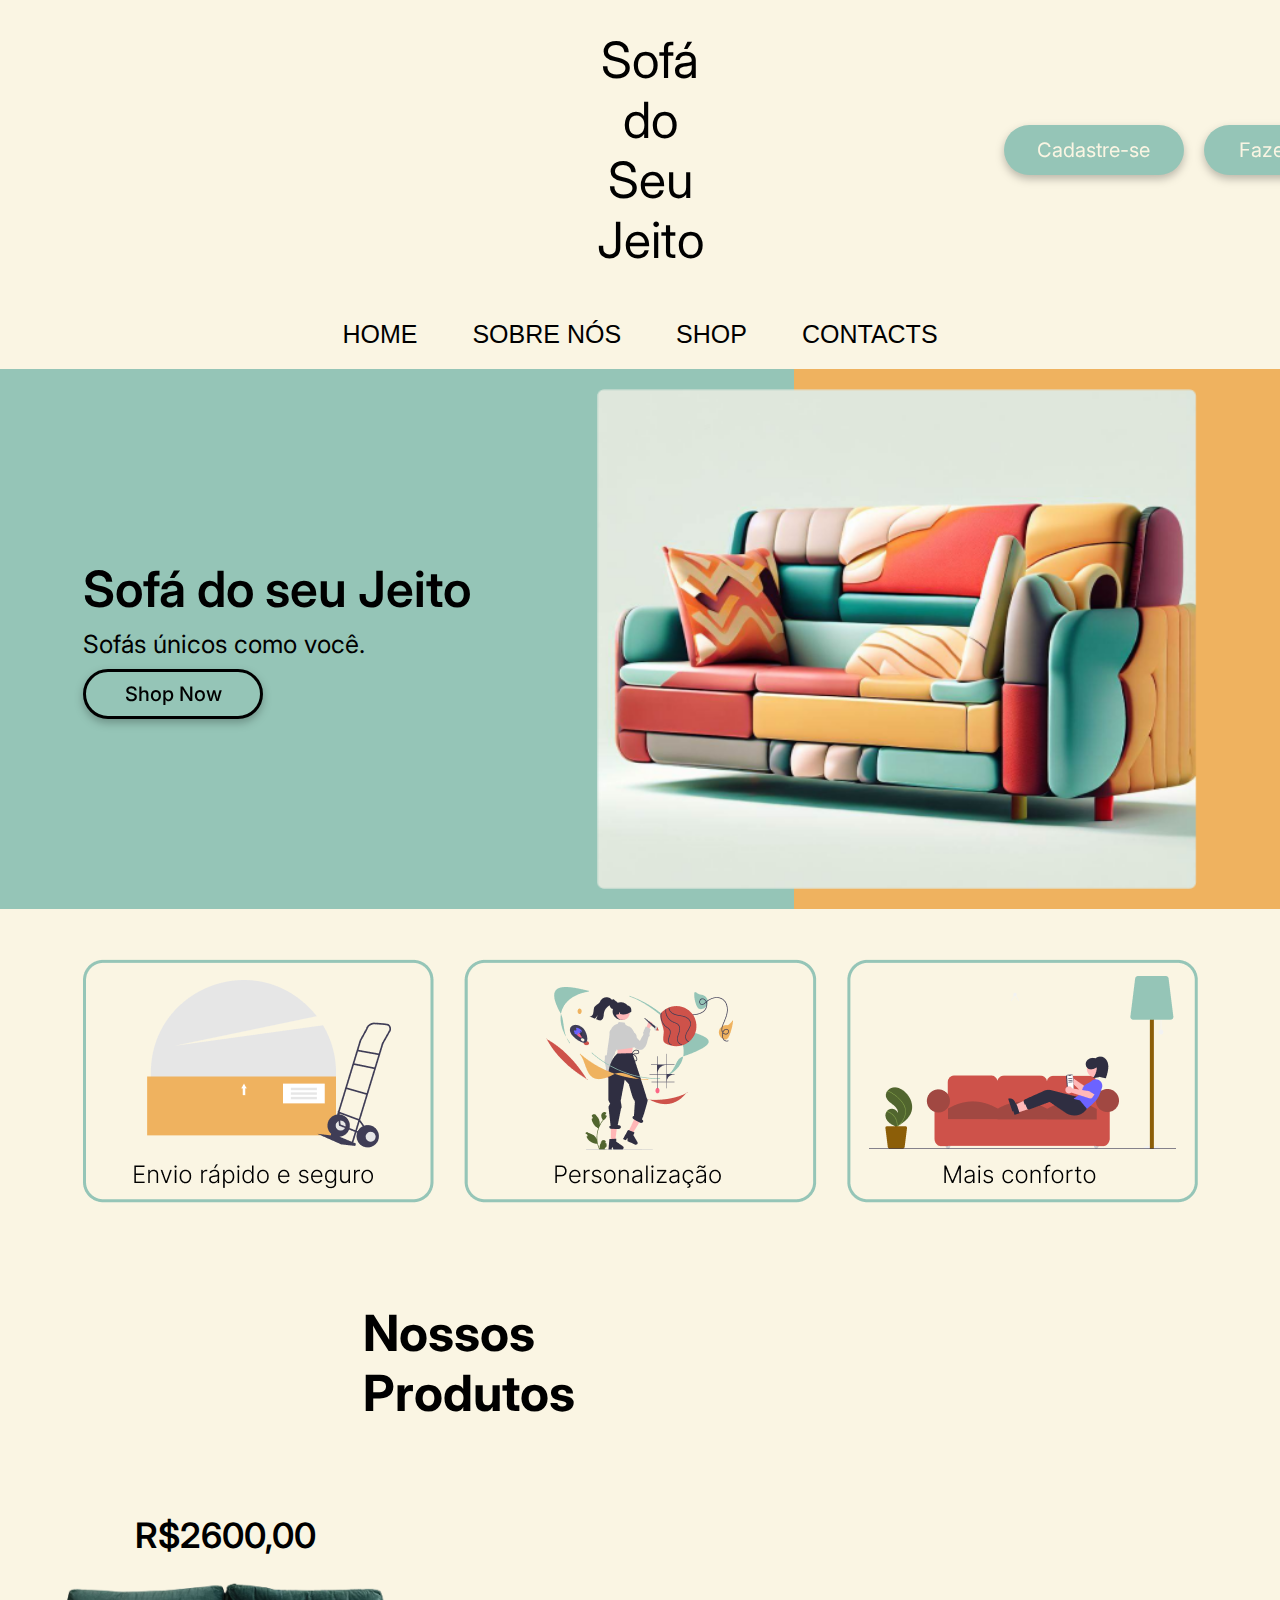
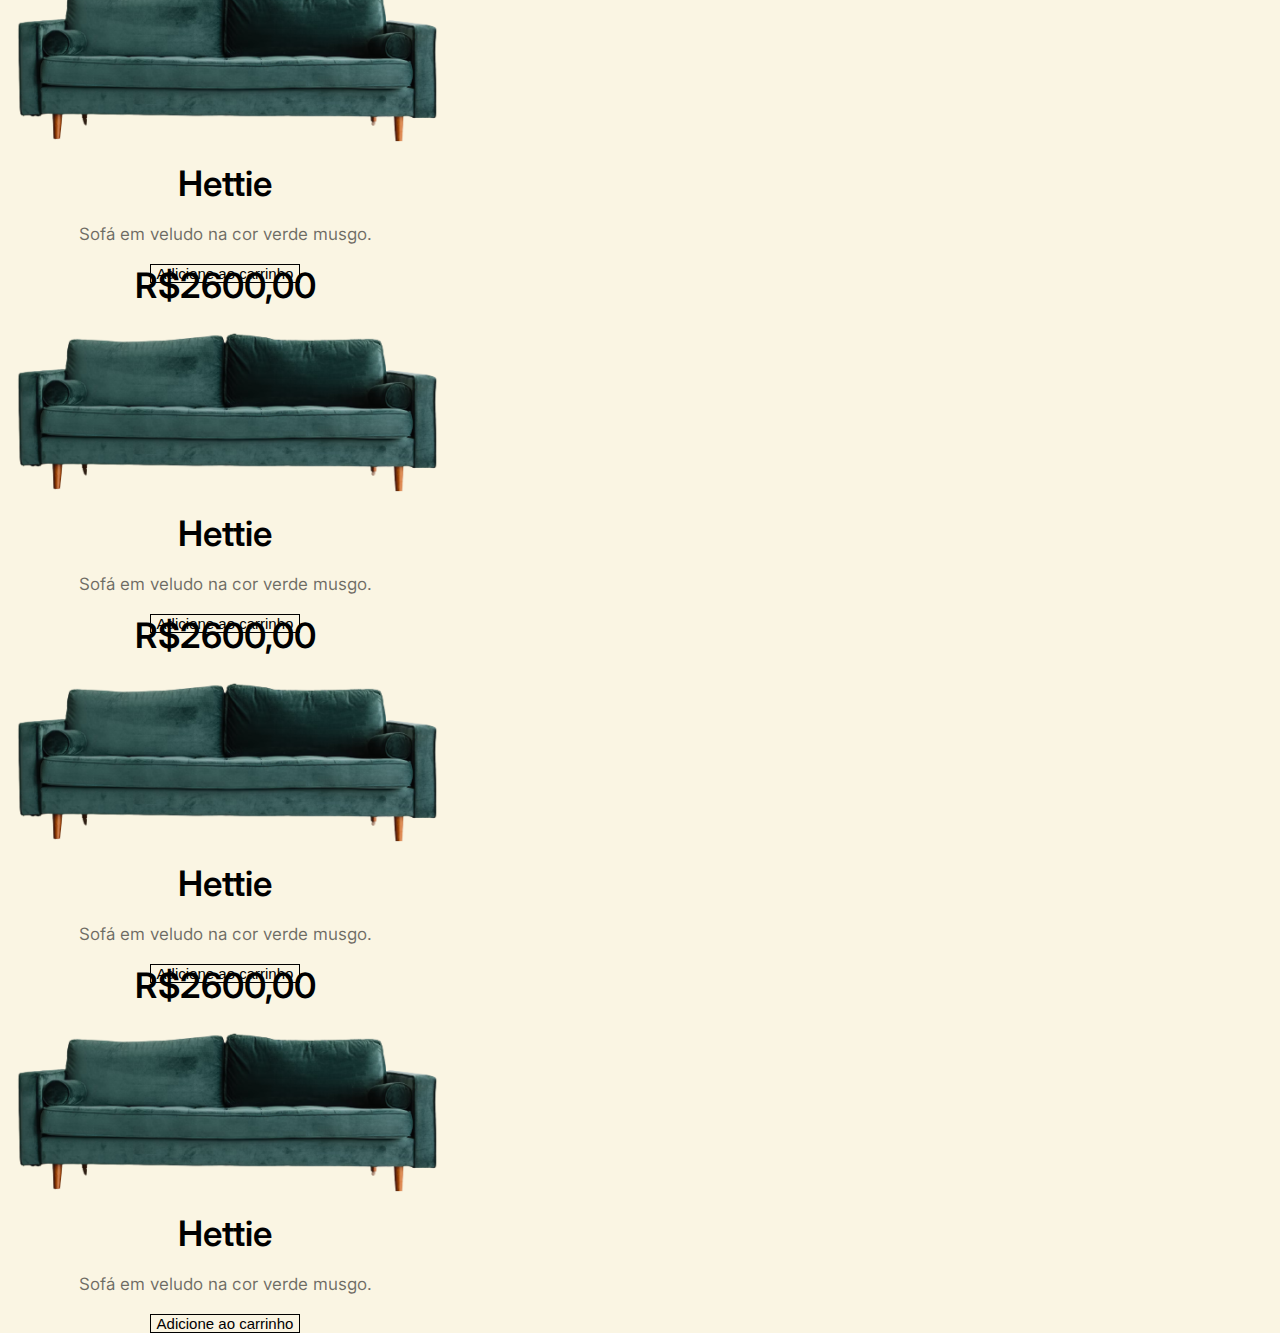
==== projeto-integraodr/index.html @ d52f4504 "Add files via upload" ====
<!DOCTYPE html>
<html lang="en">
  <head>
    <meta charset="UTF-8" />
    <meta http-equiv="X-UA-Compatible" content="IE=edge" />
    <meta name="viewport" content="width=device-width, initial-scale=1.0" />
    <title>Sofá do Seu Jeito</title>
    <link rel="stylesheet" href="./style.css" />
    <link rel="shortcut icon" href="./img/Sofa (Traced).svg" type="image/x-icon">
  </head>
  <body>
    <main class="main">
      <div class="header">
        <header class="header">
          <h1 class="title-header">Sofá do Seu Jeito</h1>

          <div class="btns-header">
            <button id="btn-cadastro" class="btn-header">Cadastre-se</button>
            <button id="btn-login" class="btn-header">Fazer Login</button>
          </div>
        </header>
      </div>

      <div class="navbar">
        <button id="nav-item">HOME</button>

        <button id="nav-item">SOBRE NÓS</button>

        <button id="nav-item">SHOP</button>

        <button id="nav-item">CONTACTS</button>
      </div>
      <section class="jeito">
        <div class="logo">
          <div class="colors-items">
            <h1 class="title-logo">Sofá do seu Jeito</h1>
            <p class="p-logo">Sofás únicos como você.</p>
            <button class="btn-logo">Shop Now</button>
          </div>

          <div class="bg-img">
            <img class="img-logo" src="./img/logo.png" alt="" />
          </div>
        </div>
      </section>

      <section class="cards">
        <div class="cards">
            <img src="./img/Card 1.png" alt="" id="card1">
            <img src="./img/Card 2.png" alt="" id="card2">
            <img src="./img/Card 3.png" alt="" id="card3">
        </div>
      </section>

      <section class="produtos">
        <div class="produtos-header">
        <h1 class="title-produtos">Nossos Produtos</h1>
        <img src="./img/cart.svg" alt="">
    </div>
        <div class="produtos">
             
            <div class="sofa1">
                <p class="preco"> R$2600,00</p>
                <img src="./img/hettie.png" alt="" class="sofa">
                <p class="title-sofa">Hettie</p>
                <p class="descricao-sofa">Sofá em veludo na cor verde musgo.</p>
                <button class="btn-sofa">Adicione ao carrinho</button>
            </div>

            <div class="sofa1">
                <p class="preco"> R$2600,00</p>
                <img src="./img/hettie.png" alt="" class="sofa">
                <p class="title-sofa">Hettie</p>
                <p class="descricao-sofa">Sofá em veludo na cor verde musgo.</p>
                <button class="btn-sofa">Adicione ao carrinho</button>
            </div>

            <div class="sofa1">
                <p class="preco"> R$2600,00</p>
                <img src="./img/hettie.png" alt="" class="sofa">
                <p class="title-sofa">Hettie</p>
                <p class="descricao-sofa">Sofá em veludo na cor verde musgo.</p>
                <button class="btn-sofa">Adicione ao carrinho</button>
            </div>

             <div class="sofa1">
                <p class="preco"> R$2600,00</p>
                <img src="./img/hettie.png" alt="" class="sofa">
                <p class="title-sofa">Hettie</p>
                <p class="descricao-sofa">Sofá em veludo na cor verde musgo.</p>
                <button class="btn-sofa">Adicione ao carrinho</button>
            </div>

        </div>
      </section>
    </main>
  </body>
</html>
---- projeto-integraodr/style.css ----
@import url("https://fonts.googleapis.com/css2?family=Inter:wght@100;200;300;400;500;600;700;800;900&display=swap");

* {
  padding: 0;
  margin: 0;
  box-sizing: border-box;
}

html {
  font-size: 62.5%;
  font-family: "Inter", sans-serif;
}
body {
  font-family: "Inter", sans-serif;
  background-color: #faf5e3;
}
.header {
  margin-left: 350px;
  display: flex;
  flex-direction: row;
  align-items: center;
  justify-content: center;
  gap: 300px;
}
.title-header {
  font-size: 50px;
  font-weight: 400;

  text-align: center;
  margin-top: 30px;
}
.btns-header {
  display: flex;
  flex-direction: row;
  gap: 20px;
  margin-top: 30px;
}
.btn-header {
  background-color: #95c5b7;
  color: #faf5e3;
  width: 180px;
  height: 50px;
  font-family: "Inter", sans-serif;
  font-weight: 400;
  font-size: 20px;
  filter: drop-shadow(0px 4px 4px rgba(0, 0, 0, 0.25));
  border: none;
  border-radius: 25px;
  cursor: pointer;
}
.btns-header button:hover{
     background-color: #63867c;
}
.navbar {
  display: flex;
  flex-direction: row;
  gap: 55px;
  align-items: center;
  justify-content: center;
  margin-top: 50px;
}
#nav-item {
  background-color: #faf5e3;
  border: none;
  font-size: 25px;
  font-weight: 400px;
}

.jeito {
  display: flex;
  align-items: center;
  justify-content: center;
  margin: 2rem 0rem;
}

.logo {
  width: 1400px;
  
  display: flex;
  align-items: center;
  justify-content: space-around;
  background: rgb(149, 197, 183);
  background: linear-gradient(
    90deg,
    rgba(149, 197, 183, 1) 62%,
    rgba(239, 178, 95, 1) 62%
  );
  padding: 2rem;
}
.colors-div {
  display: flex;
  align-items: center;
  justify-content: space-around;
  margin-top: 50px;
  height: 400px;
  width: 600px;
}

.img-logo {
  width: 600px;
  height: 500px;
}

.colors-items {
  display: flex;
  flex-direction: column;
  gap: 10px;
}
.bg-img {
  width: 600px;
  height: 500px;
}

.title-logo {
  font-size: 50px;
  font-weight: 600;
  font-family: "Inter", sans-serif;
}
.p-logo {
  font-size: 25px;
  font-weight: 400;
}

.btn-logo {
  font-family: "Inter", sans-serif;
  background-color: #95c5b7;
  color: black;
  width: 180px;
  height: 50px;
  font-family: "Inter", sans-serif;
  font-weight: 500;
  font-size: 20px;
  filter: drop-shadow(0px 4px 4px rgba(0, 0, 0, 0.25));
  border: 3px solid black;
  border-radius: 25px;
  cursor: pointer;
}
.btn-logo:hover {
    background-color: #63867c;
    color: white;
}

.cards {
    display: flex;
    flex-direction: row;
    margin-top: 25px;
    align-items: center;
    justify-content: center;
    gap: 30px;
}
.produtos {
    margin-top: 170px;
}
.produtos-header {
    display: flex;
    flex-direction: row;
    gap: 800px;
}
.title-produtos {
    font-size: 50px;
    margin-left: 363px;
}
.produtos {
    margin-top: 100px;
}
.sofa1 {
    width: 450px;
    height: 350px;

    display: flex;
    align-items: center;
    justify-content: center;
    flex-direction: column;
    gap: 20px;
}
.preco {
    font-size: 35px;
    font-weight: 600;
    text-align: center;
}
.title-sofa {
    font-size: 35px;
    font-weight: 600;
    text-align: center;
}
.descricao-sofa {
    font-size: 17px;
    color: rgba(0, 0, 0, 0.56);
    text-align: center;
}
.btn-sofa {
    width: 150px;
    height: 50px;
    background-color: #FAF5E3;
    border: 1px solid black;
    font-size: 15px;
    cursor: pointer;
}
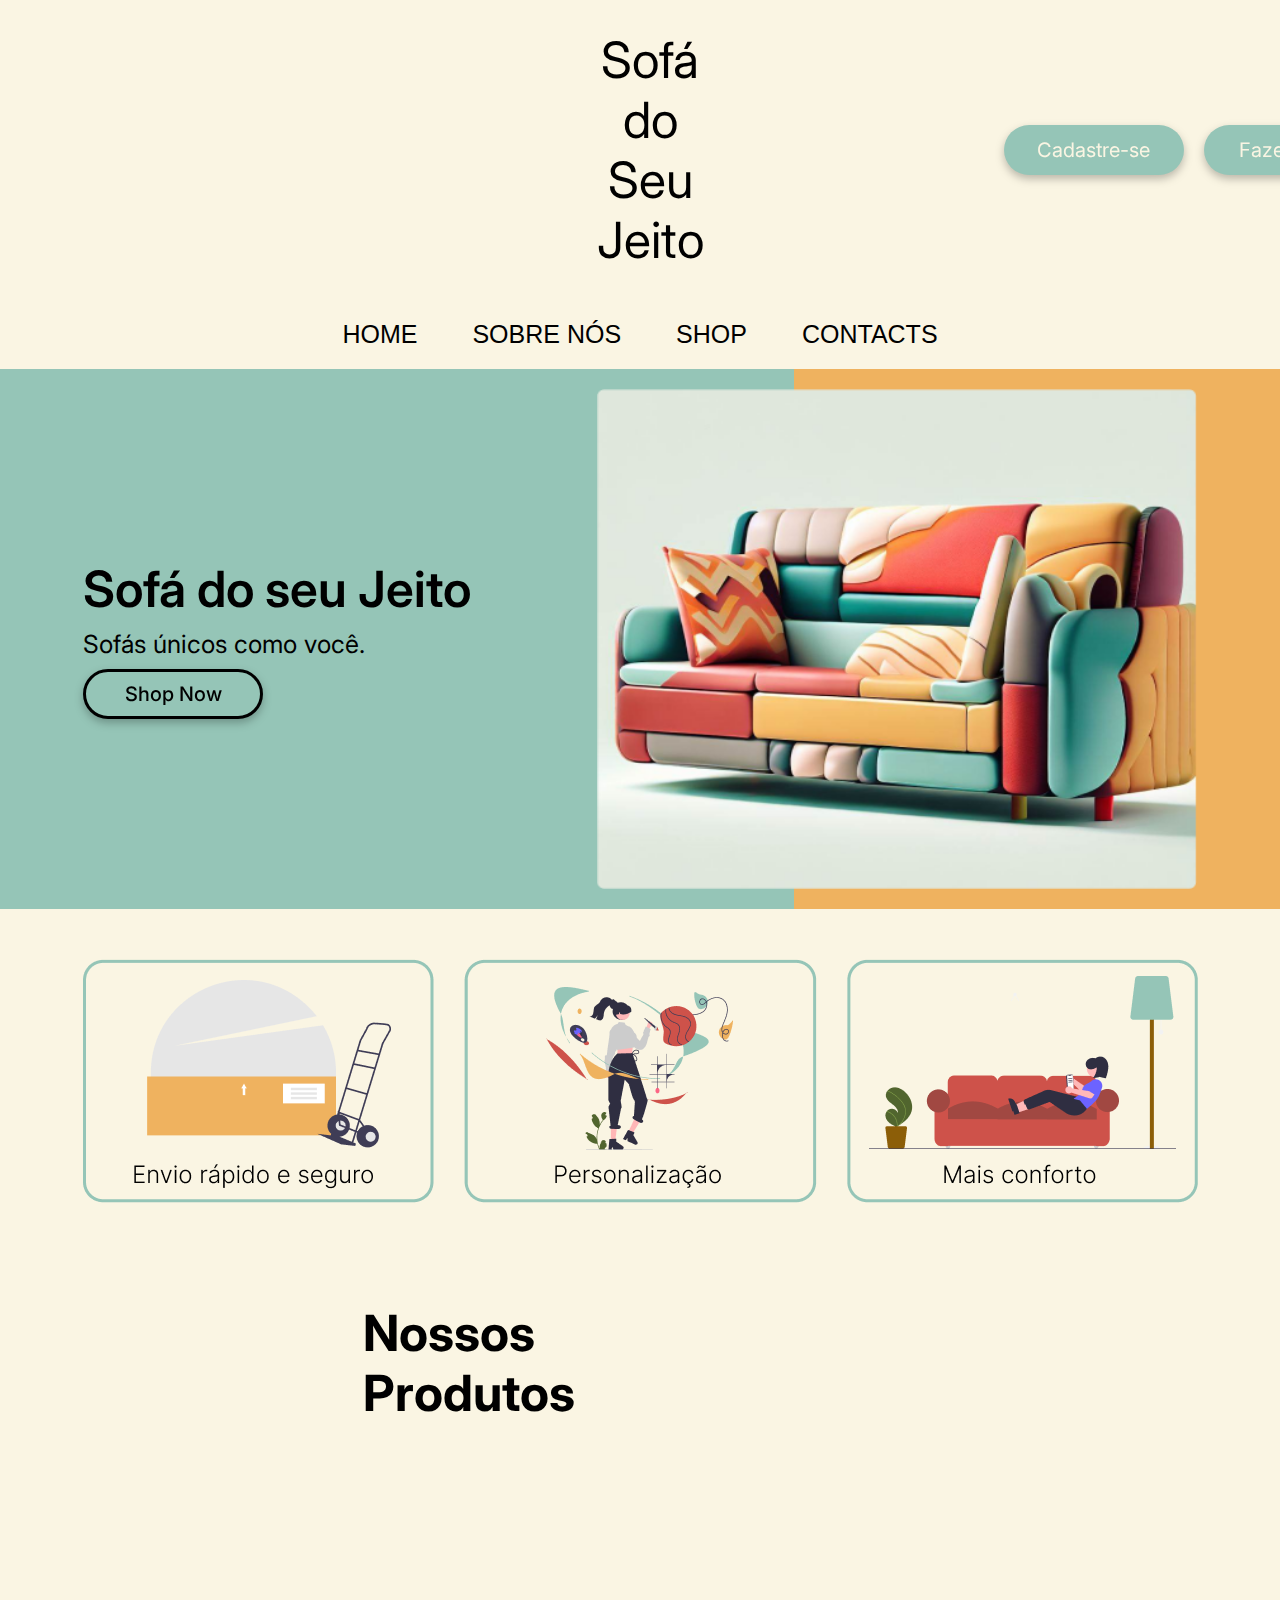
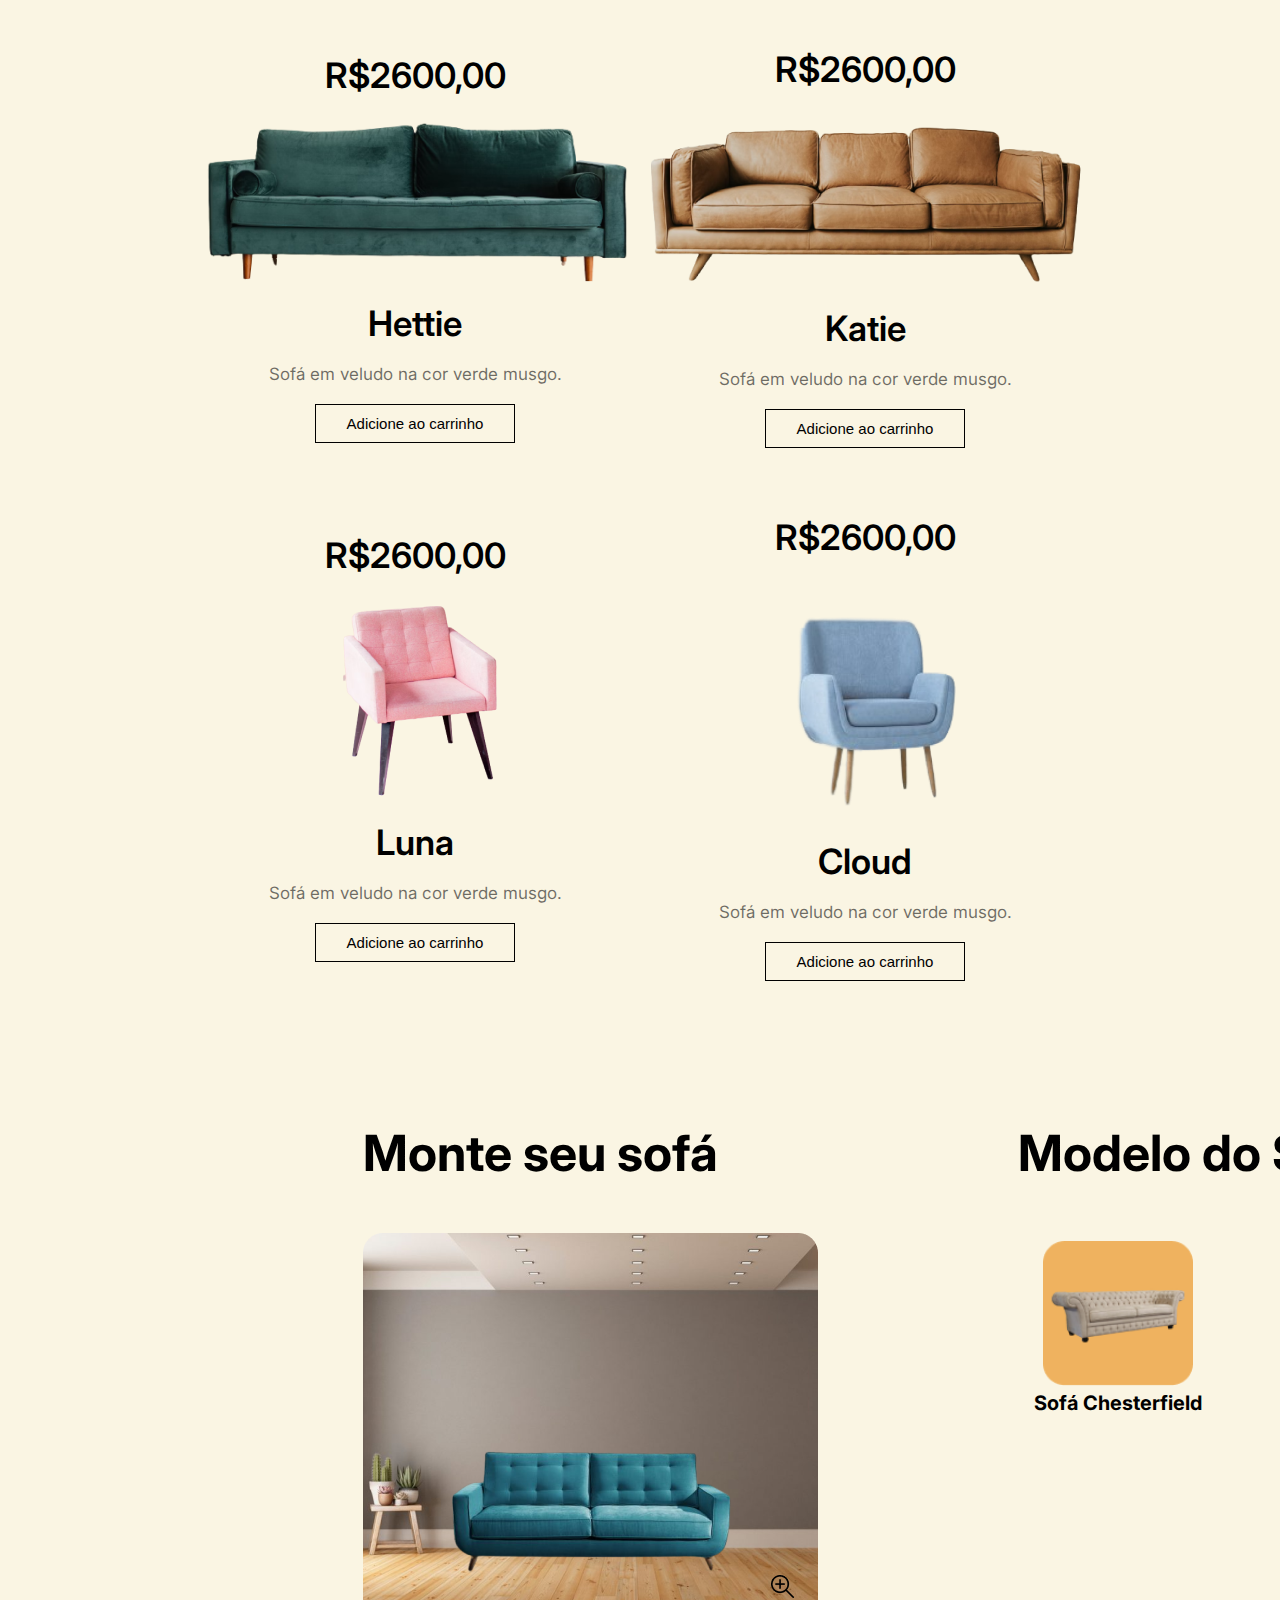
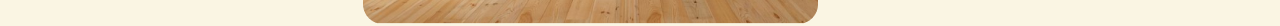
==== commit 082af28a: "Add files via upload" ====
--- a/projeto-integraodr/index.html
+++ b/projeto-integraodr/index.html
@@ -59,6 +59,7 @@
     </div>
         <div class="produtos">
              
+          <div class="sofas">
             <div class="sofa1">
                 <p class="preco"> R$2600,00</p>
                 <img src="./img/hettie.png" alt="" class="sofa">
@@ -67,31 +68,58 @@
                 <button class="btn-sofa">Adicione ao carrinho</button>
             </div>
 
-            <div class="sofa1">
+            <div class="sofa2">
                 <p class="preco"> R$2600,00</p>
-                <img src="./img/hettie.png" alt="" class="sofa">
-                <p class="title-sofa">Hettie</p>
+                <img src="./img/katie.png" alt="" class="sofa">
+                <p class="title-sofa">Katie</p>
+                <p class="descricao-sofa">Sofá em veludo na cor verde musgo.</p>
+                <button class="btn-sofa">Adicione ao carrinho</button>
+            </div>
+</div>
+<div class="poltrona">
+            <div class="sofa3">
+                <p class="preco"> R$2600,00</p>
+                <img src="./img/luna.png" alt="" class="sofa">
+                <p class="title-sofa">Luna</p>
                 <p class="descricao-sofa">Sofá em veludo na cor verde musgo.</p>
                 <button class="btn-sofa">Adicione ao carrinho</button>
             </div>
 
-            <div class="sofa1">
+             <div class="sofa4">
                 <p class="preco"> R$2600,00</p>
-                <img src="./img/hettie.png" alt="" class="sofa">
-                <p class="title-sofa">Hettie</p>
+                <img src="./img/cloud.png" alt="" class="sofa">
+                <p class="title-sofa">Cloud</p>
                 <p class="descricao-sofa">Sofá em veludo na cor verde musgo.</p>
                 <button class="btn-sofa">Adicione ao carrinho</button>
             </div>
+</div>
+        </div>
+      </section>
 
-             <div class="sofa1">
-                <p class="preco"> R$2600,00</p>
-                <img src="./img/hettie.png" alt="" class="sofa">
-                <p class="title-sofa">Hettie</p>
-                <p class="descricao-sofa">Sofá em veludo na cor verde musgo.</p>
-                <button class="btn-sofa">Adicione ao carrinho</button>
-            </div>
+      <section class="mmontar">
+        <div class="montar">
+        <div class="monteseu">
+          <div class="monte-titles">
+          <h1 class="monteseusofa">Monte seu sofá</h1>
 
         </div>
+          <img src="./img/monteseu.png" alt="" class="monteseu-img">
+        </div>
+        <div class="modelodosofa">
+          <h5 class="title-modelo">Modelo do Sofá</h5>
+          <div class="modelos1">
+
+            <div class="modelo" id="chesterfield">
+              <img src="./img/chesterfield.png" alt="">
+              <p class="name-modelo">Sofá Chesterfield</p>
+            </div>
+            <div class="modelo" id="chesterfield">
+              <img src="" alt="">
+              <p class="name-modelo"></p>
+            </div>
+          </div>
+          <div class="modelos2"></div>
+        </div></div>
       </section>
     </main>
   </body>
--- a/projeto-integraodr/style.css
+++ b/projeto-integraodr/style.css
@@ -161,6 +161,9 @@
     margin-left: 363px;
 }
 .produtos {
+     display: flex;
+     flex-direction: column;
+     gap: 15rem;
     margin-top: 100px;
 }
 .sofa1 {
@@ -173,6 +176,48 @@
     flex-direction: column;
     gap: 20px;
 }
+.sofa2 {
+  width: 450px;
+  height: 350px;
+
+  display: flex;
+  align-items: center;
+  justify-content: center;
+  flex-direction: column;
+  gap: 20px;
+}
+.sofa3 {
+  width: 450px;
+  height: 350px;
+
+  display: flex;
+  align-items: center;
+  justify-content: center;
+  flex-direction: column;
+  gap: 20px;
+}
+.sofa4 {
+  width: 450px;
+  height: 350px;
+
+  display: flex;
+  align-items: center;
+  justify-content: center;
+  flex-direction: column;
+  gap: 20px;
+}
+.sofas {
+  display: flex;
+  flex-direction: row;
+  align-items: center;
+  justify-content: center;
+}
+.poltrona {
+  display: flex;
+  flex-direction: row;
+  align-items: center;
+  justify-content: center;
+}
 .preco {
     font-size: 35px;
     font-weight: 600;
@@ -189,10 +234,63 @@
     text-align: center;
 }
 .btn-sofa {
-    width: 150px;
-    height: 50px;
+    width: 200px;
+    height: 150px;
     background-color: #FAF5E3;
     border: 1px solid black;
     font-size: 15px;
     cursor: pointer;
+    padding: 10px;
+}
+.title-modelo {
+  font-size: 50px;
+}
+
+.modelo {
+  width: 20rem;
+  height: 15rem;
+  display: flex;
+  flex-direction: column;
+  gap: 5px;
+  align-items: center;
+  justify-content: center;
+}
+.modelo img {
+  width: 15rem;
+
+}
+.modelo p {
+  font-size: 2rem;
+  font-weight: 700;
+}
+.montar {
+  display: flex;
+  flex-direction: row;
+  gap: 200px;
+}
+
+.mmontar {
+  margin-top: 200px;
+}
+.monteseu img {
+  margin-top: 50px;
+  margin-left: 363px;
+}
+.monteseusofa{
+  font-size: 50px;
+  margin-left: 363px;
+ 
+}
+.modelodosofa {
+  display: flex;
+  flex-direction: column;
+}
+.modelos1 {
+  display: flex;
+  flex-direction: row;
+  margin-top: 70px;
+}
+.modelos2{
+  display: flex;
+  flex-direction: row;
 }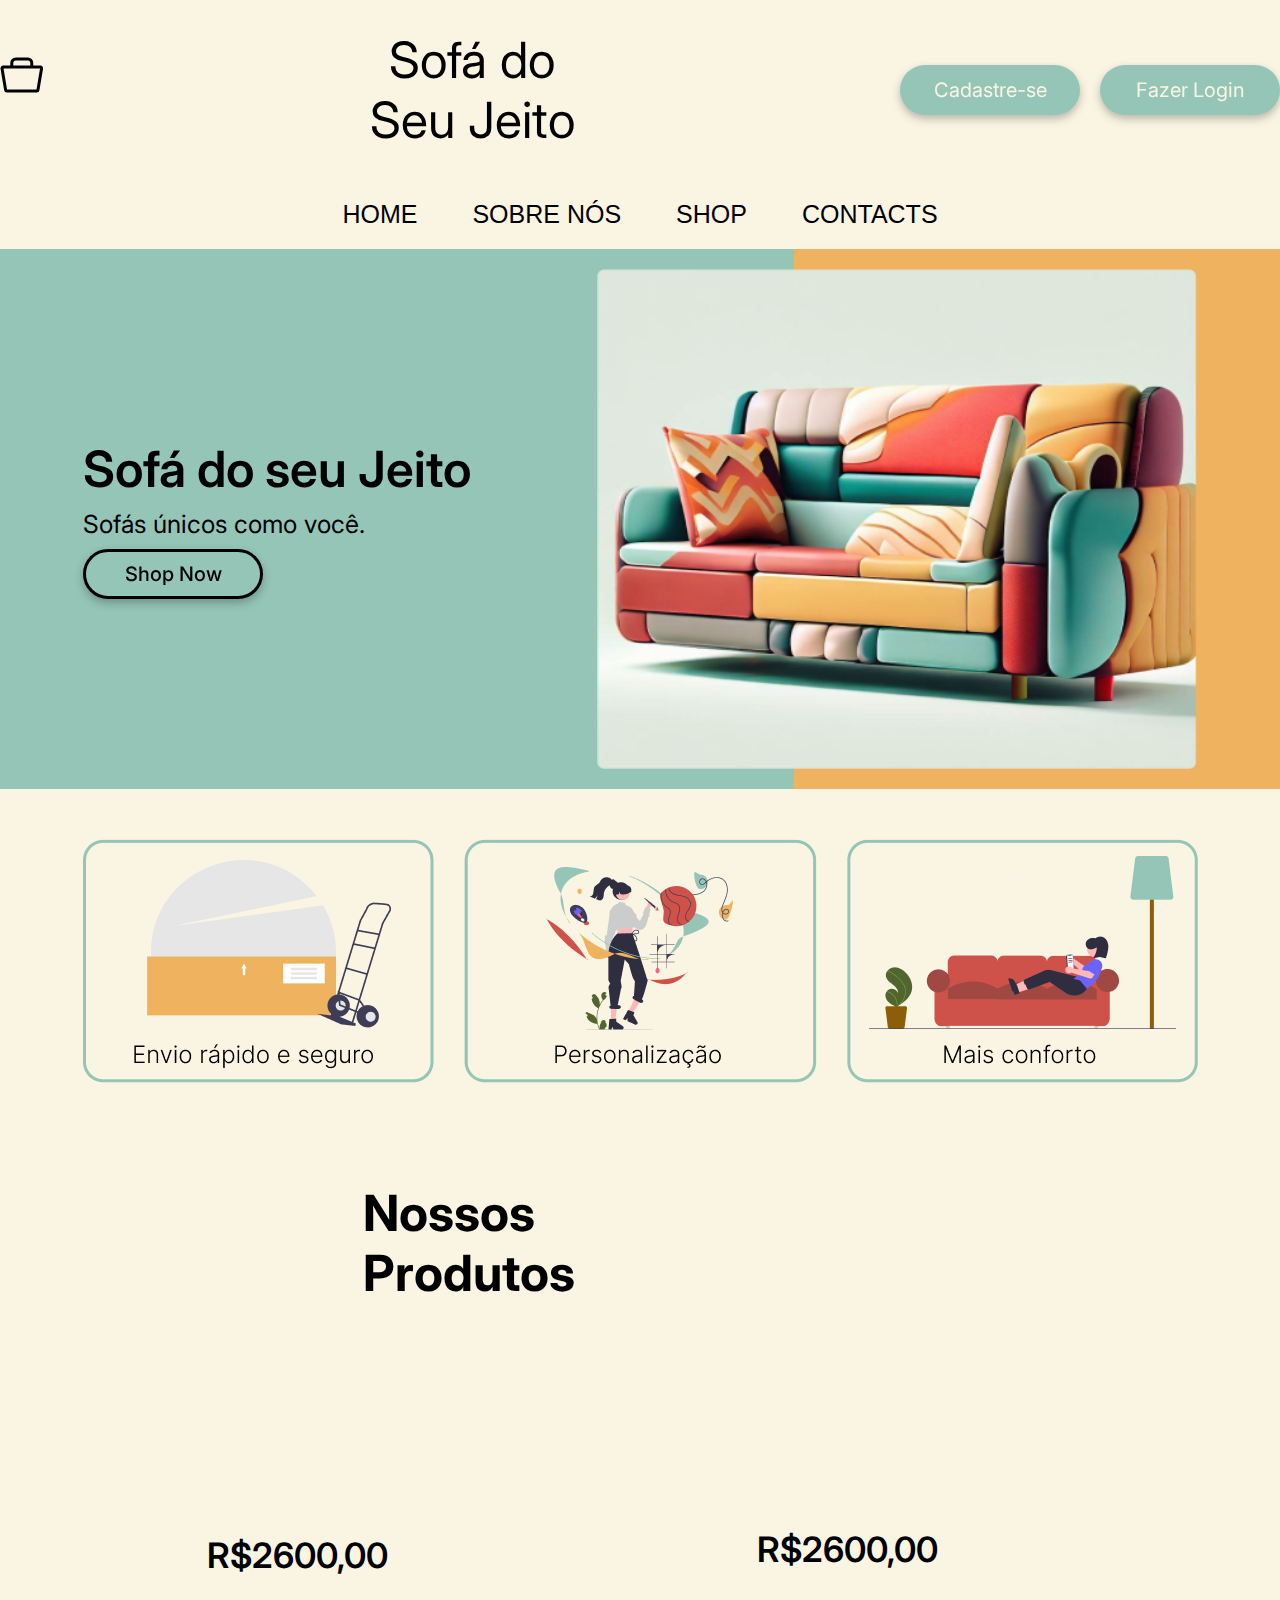
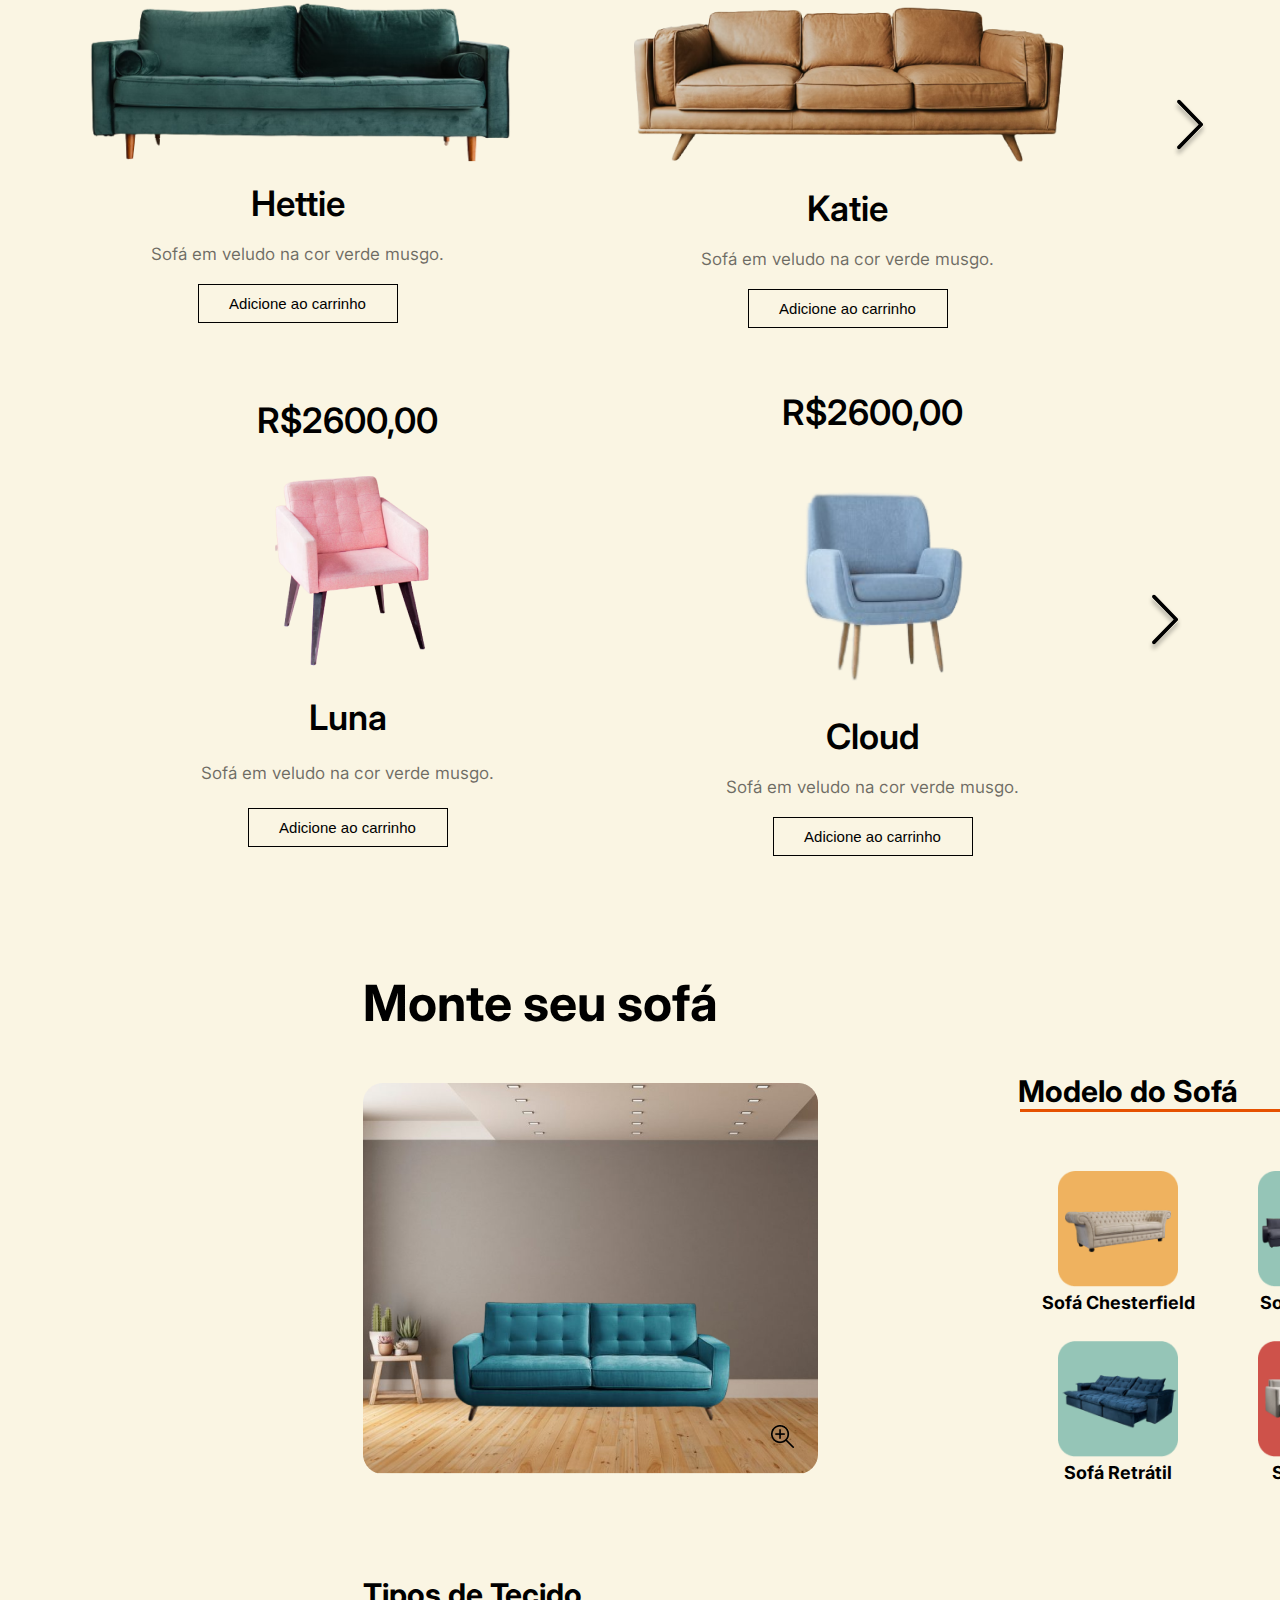
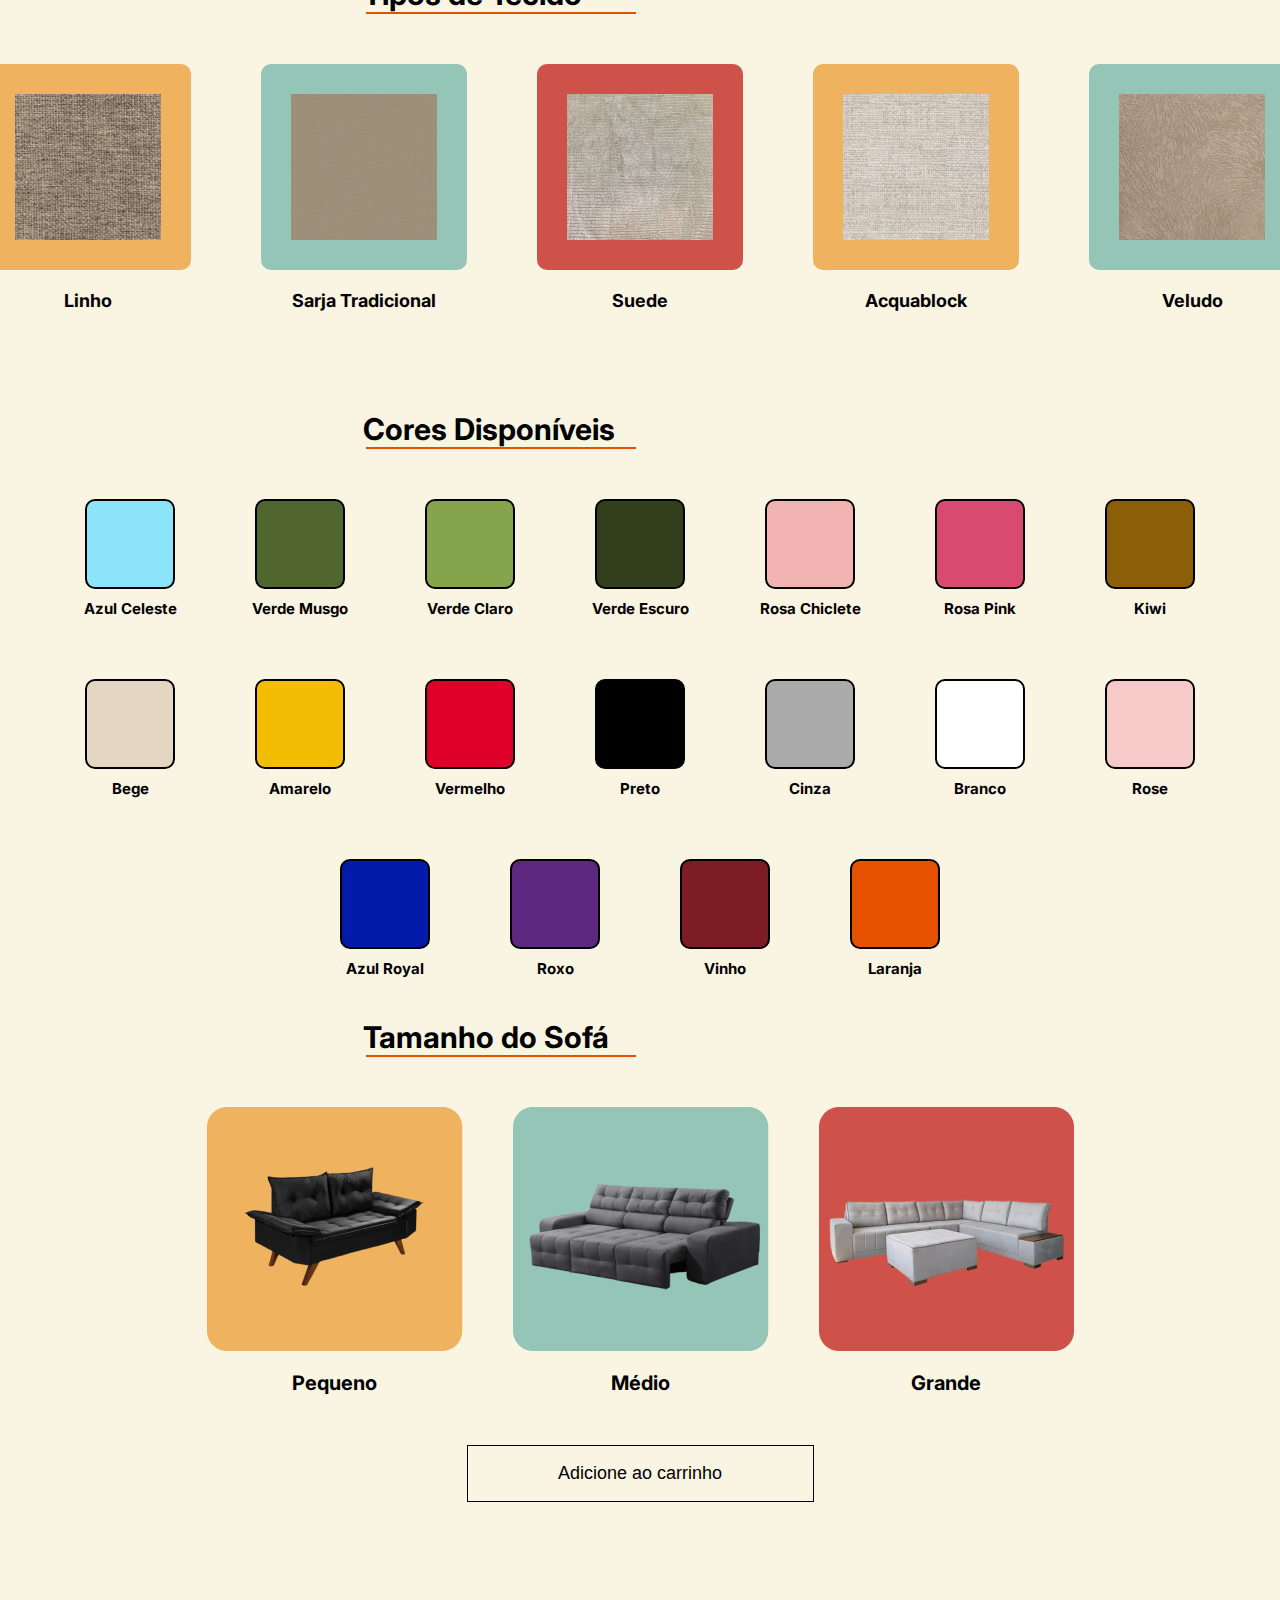
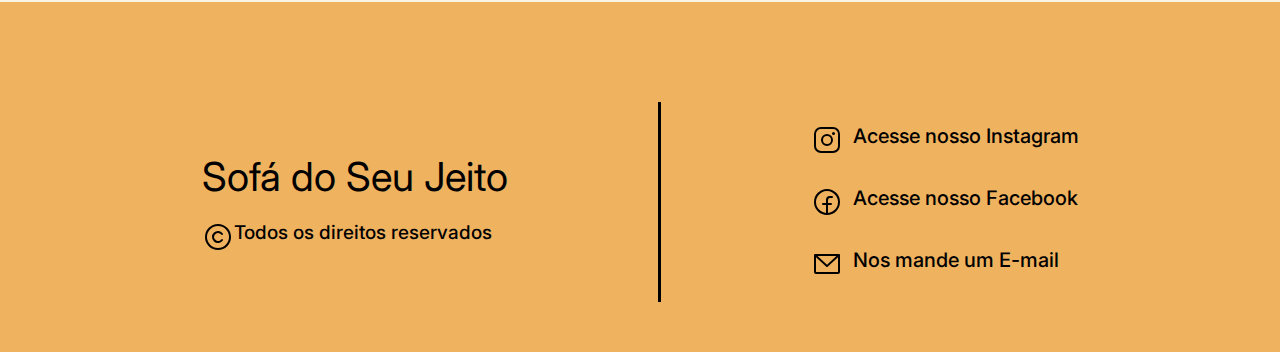
==== commit 81d4ed1e: "Add files via upload" ====
--- a/projeto-integraodr/index.html
+++ b/projeto-integraodr/index.html
@@ -12,6 +12,7 @@
     <main class="main">
       <div class="header">
         <header class="header">
+          <img src="./svg/🦆 icon _bag_.svg" alt="" class="bag">
           <h1 class="title-header">Sofá do Seu Jeito</h1>
 
           <div class="btns-header">
@@ -55,7 +56,7 @@
       <section class="produtos">
         <div class="produtos-header">
         <h1 class="title-produtos">Nossos Produtos</h1>
-        <img src="./img/cart.svg" alt="">
+        <img src="./img/cart.svg" class="cart" alt="">
     </div>
         <div class="produtos">
              
@@ -67,7 +68,7 @@
                 <p class="descricao-sofa">Sofá em veludo na cor verde musgo.</p>
                 <button class="btn-sofa">Adicione ao carrinho</button>
             </div>
-
+            
             <div class="sofa2">
                 <p class="preco"> R$2600,00</p>
                 <img src="./img/katie.png" alt="" class="sofa">
@@ -75,11 +76,12 @@
                 <p class="descricao-sofa">Sofá em veludo na cor verde musgo.</p>
                 <button class="btn-sofa">Adicione ao carrinho</button>
             </div>
+         <img src="./svg/seta.svg" alt="" class="seta">
 </div>
 <div class="poltrona">
             <div class="sofa3">
                 <p class="preco"> R$2600,00</p>
-                <img src="./img/luna.png" alt="" class="sofa">
+                <img src="./img/luna.png" alt="" id="luna" class="sofa">
                 <p class="title-sofa">Luna</p>
                 <p class="descricao-sofa">Sofá em veludo na cor verde musgo.</p>
                 <button class="btn-sofa">Adicione ao carrinho</button>
@@ -91,7 +93,7 @@
                 <p class="title-sofa">Cloud</p>
                 <p class="descricao-sofa">Sofá em veludo na cor verde musgo.</p>
                 <button class="btn-sofa">Adicione ao carrinho</button>
-            </div>
+            </div>   <img src="./svg/seta.svg" alt="" class="seta">
 </div>
         </div>
       </section>
@@ -107,20 +109,193 @@
         </div>
         <div class="modelodosofa">
           <h5 class="title-modelo">Modelo do Sofá</h5>
+          <div class="line-modelo"></div>
+          <div class="modelos">
           <div class="modelos1">
 
             <div class="modelo" id="chesterfield">
               <img src="./img/chesterfield.png" alt="">
               <p class="name-modelo">Sofá Chesterfield</p>
             </div>
-            <div class="modelo" id="chesterfield">
-              <img src="" alt="">
-              <p class="name-modelo"></p>
-            </div>
-          </div>
-          <div class="modelos2"></div>
-        </div></div>
-      </section>
+            <div class="modelo" id="modular">
+              <img src="./img/modular.png" alt="">
+              <p class="name-modelo">Sofá Modular</p>
+            </div>
+            <div class="modelo" id="decanto">
+              <img src="./img/decanto.png" alt="">
+              <p class="name-modelo">Sofá de Canto</p>
+            </div>
+          </div>
+          <div class="modelos2">
+            <div class="modelo" id="retratil">
+              <img src="./img/retratil.png" alt="">
+              <p class="name-modelo">Sofá Retrátil</p>
+            </div>
+            <div class="modelo" id="sofacama">
+              <img src="./img/sofacama.png" alt="">
+              <p class="name-modelo">Sofá Cama</p>
+            </div>
+            <div class="modelo" id="retro">
+              <img src="./img/retro.png" alt="">
+              <p class="name-modelo">Sofá Retrô</p>
+            </div>
+          </div>
+        </div></div></div>
+      </section>
+
+      <section class="tipotecidos">
+        <h1 class="title-tecidos">Tipos de Tecido</h1>
+        <div class="lines"></div>
+        <div class="tecidos">
+          <div class="tecido-linho">
+          <img src="./img/image 12linho.png" alt="" class="linho">
+          <p>Linho</p></div>
+          <div class="tecido-sarja">
+            <img src="./img/image 13sarja.png" alt="" class="sarja">
+            <p>Sarja Tradicional</p></div>
+            <div class="tecido-suede">
+              <img src="./img/image 17suede.png" alt="" class="suede">
+              <p>Suede</p></div>
+              <div class="tecido-acquablock">
+                <img src="./img/image 15acquablock.png" alt="" class="acquablock">
+                <p>Acquablock</p></div>
+                <div class="tecido-veludo">
+                  <img src="./img/image 16veludo.png" alt="" class="veludo">
+                  <p>Veludo</p></div>
+        </div>
+
+      </section>
+
+      <section class="cores-sofa">
+        <h1 class="title-cores">Cores Disponíveis</h1>
+        <div class="lines"></div>
+        <div class="cores">
+          <div class="cores1">
+          <div class="cor" id="celeste">
+            <div id="box-cor" class="cor-celeste"></div>
+            <p class="p-cor">Azul Celeste</p>
+          </div>
+          <div class="cor" id="musgo">
+            <div id="box-cor" class="cor-musgo"></div>
+            <p class="p-cor">Verde Musgo</p>
+          </div>
+          <div class="cor" id="verdeclaro">
+            <div id="box-cor" class="cor-verdeclaro"></div>
+            <p class="p-cor">Verde Claro</p>
+          </div>
+          <div class="cor" id="verdeescuro">
+            <div id="box-cor" class="cor-verdeescuro"></div>
+            <p class="p-cor">Verde Escuro</p>
+          </div>
+          <div class="cor" id="chiclete">
+            <div id="box-cor" class="cor-chiclete"></div>
+            <p class="p-cor">Rosa Chiclete</p>
+          </div>
+          <div class="cor" id="pink">
+            <div id="box-cor" class="cor-pink"></div>
+            <p class="p-cor">Rosa Pink</p>
+          </div>
+          <div class="cor" id="kiwi">
+            <div id="box-cor" class="cor-kiwi"></div>
+            <p class="p-cor">Kiwi</p>
+          </div></div>
+          <div class="cores2">
+          <div class="cor" id="bege">
+            <div id="box-cor" class="cor-bege"></div>
+            <p class="p-cor">Bege</p>
+          </div>
+          <div class="cor" id="amarelo">
+            <div id="box-cor" class="cor-amarelo"></div>
+            <p class="p-cor">Amarelo</p>
+          </div>
+          <div class="cor" id="vermelho">
+            <div id="box-cor" class="cor-vermelho"></div>
+            <p class="p-cor">Vermelho</p>
+          </div>
+          <div class="cor" id="preto">
+            <div id="box-cor" class="cor-preto"></div>
+            <p class="p-cor">Preto</p>
+          </div>
+          <div class="cor" id="cinza">
+            <div id="box-cor" class="cor-cinza"></div>
+            <p class="p-cor">Cinza</p>
+          </div>
+          <div class="cor" id="branco">
+            <div id="box-cor" class="cor-branco"></div>
+            <p class="p-cor">Branco</p>
+          </div>
+          <div class="cor" id="rose">
+            <div id="box-cor" class="cor-rose"></div>
+            <p class="p-cor">Rose</p>
+          </div></div>
+          <div class="cores3">
+          <div class="cor" id="royal">
+            <div id="box-cor" class="cor-royal"></div>
+            <p class="p-cor">Azul Royal</p>
+          </div>
+          <div class="cor" id="roxo">
+            <div id="box-cor" class="cor-roxo"></div>
+            <p class="p-cor">Roxo</p>
+          </div>
+          <div class="cor" id="vinho">
+            <div id="box-cor" class="cor-vinho"></div>
+            <p class="p-cor">Vinho</p>
+          </div>
+          <div class="cor" id="laranja">
+            <div id="box-cor" class="cor-laranja"></div>
+            <p class="p-cor">Laranja</p>
+          </div></div>
+        </div>
+      </section>
+
+      <section class="tamanho">
+        <h1 class="title-tamanho">Tamanho do Sofá</h1>
+        <div class="lines"></div>
+        <div class="sofas-tamanho">
+          <div class="tamanhos">
+            <img src="./img/Imagem - Sofá Pequenopequeno.png" alt="" class="sofa-img">
+            <p class="p-tamanho">Pequeno</p>
+          </div>
+          <div class="tamanhos">
+            <img src="./img/Imagem - Sofá Médiomedio.png" alt="" class="sofa-img">
+            <p class="p-tamanho">Médio</p>
+          </div>
+          <div class="tamanhos">
+            <img src="./img/Imagem - Sofá Grandegrande.png" alt="" class="sofa-img">
+            <p class="p-tamanho">Grande</p>
+          </div>
+        </div>
+      </section>
+ <div class="btn-adicionar">
+      <button class="btn-add">Adicione ao carrinho
+      </button></div>
+
+      <footer>
+        <div class="footer-items">
+          <div class="footer-logo">
+            <p class="footer-title">Sofá do Seu Jeito</p>
+            <div class="direitos">
+              <img src="./svg/copyright.svg" alt="" class="copyright">
+            <p id="direitos">Todos os direitos reservados</p></div>
+          </div>
+          <div class="footer-line"></div>
+          <div class="footer-redes">
+            <div class="insta">
+              <img src="./svg/instagram-logo.svg" alt="" class="logo-insta">
+              <p class="p-footer">Acesse nosso Instagram</p>
+             </div>
+              <div class="face">
+                <img src="./svg/facebook-logo.svg" alt="" class="logo-face">
+                <p class="p-footer">Acesse nosso Facebook</p>
+              </div>
+              <div class="email">
+                <img src="./svg/envelope-simple.svg" alt="" class="logo-email">
+                <div class="p-footer">Nos mande um E-mail</div>
+              </div>
+            </div>
+         
+        </div>
+      </footer>
     </main>
   </body>
 </html>
--- a/projeto-integraodr/style.css
+++ b/projeto-integraodr/style.css
@@ -14,8 +14,10 @@
   font-family: "Inter", sans-serif;
   background-color: #faf5e3;
 }
+ 
+
 .header {
-  margin-left: 350px;
+  /* margin-left: 350px; */
   display: flex;
   flex-direction: row;
   align-items: center;
@@ -160,6 +162,7 @@
     font-size: 50px;
     margin-left: 363px;
 }
+
 .produtos {
      display: flex;
      flex-direction: column;
@@ -187,18 +190,18 @@
   gap: 20px;
 }
 .sofa3 {
-  width: 450px;
-  height: 350px;
-
-  display: flex;
-  align-items: center;
-  justify-content: center;
-  flex-direction: column;
-  gap: 20px;
+  width: 500px;
+  height: 200px;
+
+  display: flex;
+  align-items: center;
+  justify-content: center;
+  flex-direction: column;
+  gap: 25px;
 }
 .sofa4 {
   width: 450px;
-  height: 350px;
+  height: 300px;
 
   display: flex;
   align-items: center;
@@ -211,12 +214,15 @@
   flex-direction: row;
   align-items: center;
   justify-content: center;
+  gap: 10rem;
 }
 .poltrona {
-  display: flex;
-  flex-direction: row;
-  align-items: center;
-  justify-content: center;
+  margin-top: 2rem;
+  display: flex;
+  flex-direction: row;
+  align-items: center;
+  justify-content: center;
+  gap: 5rem;
 }
 .preco {
     font-size: 35px;
@@ -243,12 +249,12 @@
     padding: 10px;
 }
 .title-modelo {
-  font-size: 50px;
+  font-size: 30px;
 }
 
 .modelo {
   width: 20rem;
-  height: 15rem;
+  height: 12rem;
   display: flex;
   flex-direction: column;
   gap: 5px;
@@ -256,11 +262,11 @@
   justify-content: center;
 }
 .modelo img {
-  width: 15rem;
+  width: 12rem;
 
 }
 .modelo p {
-  font-size: 2rem;
+  font-size: 1.8rem;
   font-weight: 700;
 }
 .montar {
@@ -282,6 +288,7 @@
  
 }
 .modelodosofa {
+  margin-top: 10rem;
   display: flex;
   flex-direction: column;
 }
@@ -293,4 +300,283 @@
 .modelos2{
   display: flex;
   flex-direction: row;
-}+}
+.modelos {
+  display: flex;
+  flex-direction: column;
+  gap: 5rem;
+}
+.tipotecidos {
+  margin-top: 10rem;
+}
+.title-tecidos {
+  font-size: 30px;
+  margin-left: 363px;
+}
+.tecidos {
+  display: flex;
+  flex-direction: row;
+  gap: 7rem;
+  justify-content: center;
+  align-items: center;
+  margin-top: 5rem;
+}
+.linho {
+  border: 3rem solid #EFB25F;
+  border-radius: 1rem;
+}
+.sarja {
+  border: 3rem solid #95C5B7;
+  border-radius: 1rem;
+}
+.suede {
+  border: 3rem solid #CE524A;
+  border-radius: 1rem;
+}
+.acquablock {
+  border: 3rem solid #EFB25F;
+  border-radius: 1rem;
+}
+.veludo {
+  border: 3rem solid #95C5B7;
+  border-radius: 1rem;
+}
+.tecido-linho ,.tecido-sarja ,.tecido-suede ,.tecido-acquablock , .tecido-veludo {
+  display: flex;
+  flex-direction: column;
+  align-items: center;
+  justify-content: center;
+  gap: 2rem;
+}
+.tecido-linho ,.tecido-sarja ,.tecido-suede ,.tecido-acquablock , .tecido-veludo p {
+  font-size: 18px;
+  font-weight: 700;
+}
+.cores-sofa{
+  margin-top: 10rem;
+}
+.title-cores {
+  font-size: 30px;
+  margin-left: 363px;
+}
+.cor {
+  width: 14rem;
+  height: 13rem;
+ 
+  display: flex;
+  flex-direction: column;
+  align-items: center;
+
+  gap: 1rem;
+}
+.cores {
+  margin-top: 5rem;
+  display: flex;
+  flex-direction: column;
+  align-items: center;
+  justify-content: center;
+  gap: 5rem;
+}
+.cores1 {
+  display: flex;
+  flex-direction: row;
+  gap: 3rem;
+}
+.cores2 {
+  display: flex;
+  flex-direction: row;
+  gap: 3rem;
+}
+.cores3 {
+  gap: 3rem;
+  display: flex;
+  flex-direction: row;
+}
+.p-cor {
+  font-size: 15px;
+  font-weight: 700;
+}
+#box-cor {
+  width: 9rem;
+  height: 9rem;
+  border: 2px solid black;
+  border-radius: 1rem;
+}
+.cor-celeste {
+  background-color: #8CE4FA;
+}
+.cor-musgo {
+  background-color: #51652E;
+}
+.cor-verdeclaro {
+  background-color: #85A44B;
+}
+.cor-verdeescuro {
+  background-color: #323E1C;
+}
+.cor-chiclete {
+  background-color: #F2B3B3;
+}
+.cor-pink {
+  background-color: #D94A70;
+}
+.cor-kiwi {
+  background-color: #8C5E08;
+}
+.cor-bege {
+  background-color: #E4D6C1;
+}
+.cor-amarelo {
+  background-color: #F2BD02;
+}
+.cor-vermelho {
+  background-color: #DE0029;
+}
+.cor-preto {
+  background-color: #000000;
+}
+.cor-cinza {
+  background-color: #ABABAB;
+}
+.cor-branco {
+  background-color: #FFFFFF;
+}
+.cor-rose {
+  background-color: #F7CAC9;
+}
+.cor-royal {
+  background-color: #021BAB;
+}
+.cor-roxo {
+  background-color: #5F2880;
+}
+.cor-vinho {
+  background-color: #7D1C24;
+}
+.cor-laranja {
+  background-color: #E65100;
+}
+.tamanho {
+  margin-top: 3rem;
+}
+.title-tamanho {
+  font-size: 30px;
+  margin-left: 363px;
+}
+.sofas-tamanho {
+  display: flex;
+  flex-direction: row;
+  align-items: center;
+  justify-content: center;
+  gap: 5rem;
+  margin-top: 5rem;
+}
+.tamanhos {
+  display: flex;
+  flex-direction: column;
+  align-items: center;
+  gap: 2rem;
+  justify-content: center;
+}
+.p-tamanho {
+  font-size: 20px;
+  text-align: center;
+  font-weight: 700;
+}
+.btn-add {
+  width: 347px;
+  height: 57px;
+  border: 1px solid black;
+  background-color: #faf5e3;
+  font-size: 18px;
+  text-align: center;
+}
+.btn-adicionar {
+  display: flex;
+  flex-direction: row;
+  justify-content: center;
+  align-items: center;
+  margin-top: 5rem;
+}
+.footer-items {
+  display: flex;
+  flex-direction: row;
+  align-items: center;
+  justify-content: center; 
+  gap: 15rem;
+  padding-top: 10rem;
+}
+.footer-redes {
+  display: flex;
+  flex-direction: column;
+  gap: 3rem;
+
+}
+footer {
+  margin-top:10rem;
+  background-color: #EFB25F;
+  height: 35rem;
+}
+.footer-line {
+  width: 3px;
+  height: 20rem;
+  background-color: #000000;
+}
+.footer-logo {
+  display: flex;
+  flex-direction: column;
+  gap: 2rem;
+}
+.direitos {
+  display: flex;
+  flex-direction: row;
+}
+.footer-title {
+  font-size: 40px;
+  font-weight: 400;
+}
+#direitos {
+  font-size: 19px;
+  font-weight: 500;
+}
+.p-footer {
+  font-size: 20px;
+  font-weight: 500;
+}
+.insta {
+  display: flex;
+  flex-direction: row;
+  gap: 10px;
+}
+.face {
+  display: flex;
+  flex-direction: row;
+
+  gap: 10px;
+}
+.email {
+  display: flex;
+  flex-direction: row;
+  gap: 10px;
+}
+.lines {
+  content: "";
+
+  display: block;
+  width: 27rem;
+  height: 0.2rem;
+  background-color: #E65100;
+  margin-left: 366px;
+}
+.line-modelo {
+  content: "";
+
+  display: block;
+  width: 27rem;
+  height: 0.3rem;
+  background-color: #E65100;
+  margin-left: 2px;
+}
+.btn-add , .btn-sofa , .cor, .tecido-acquablock, .tecido-linho, .tecido-sarja, .tecido-veludo, .tecido-suede, .tamanhos , #nav-item, .seta, .cart{
+  cursor: pointer;
+}
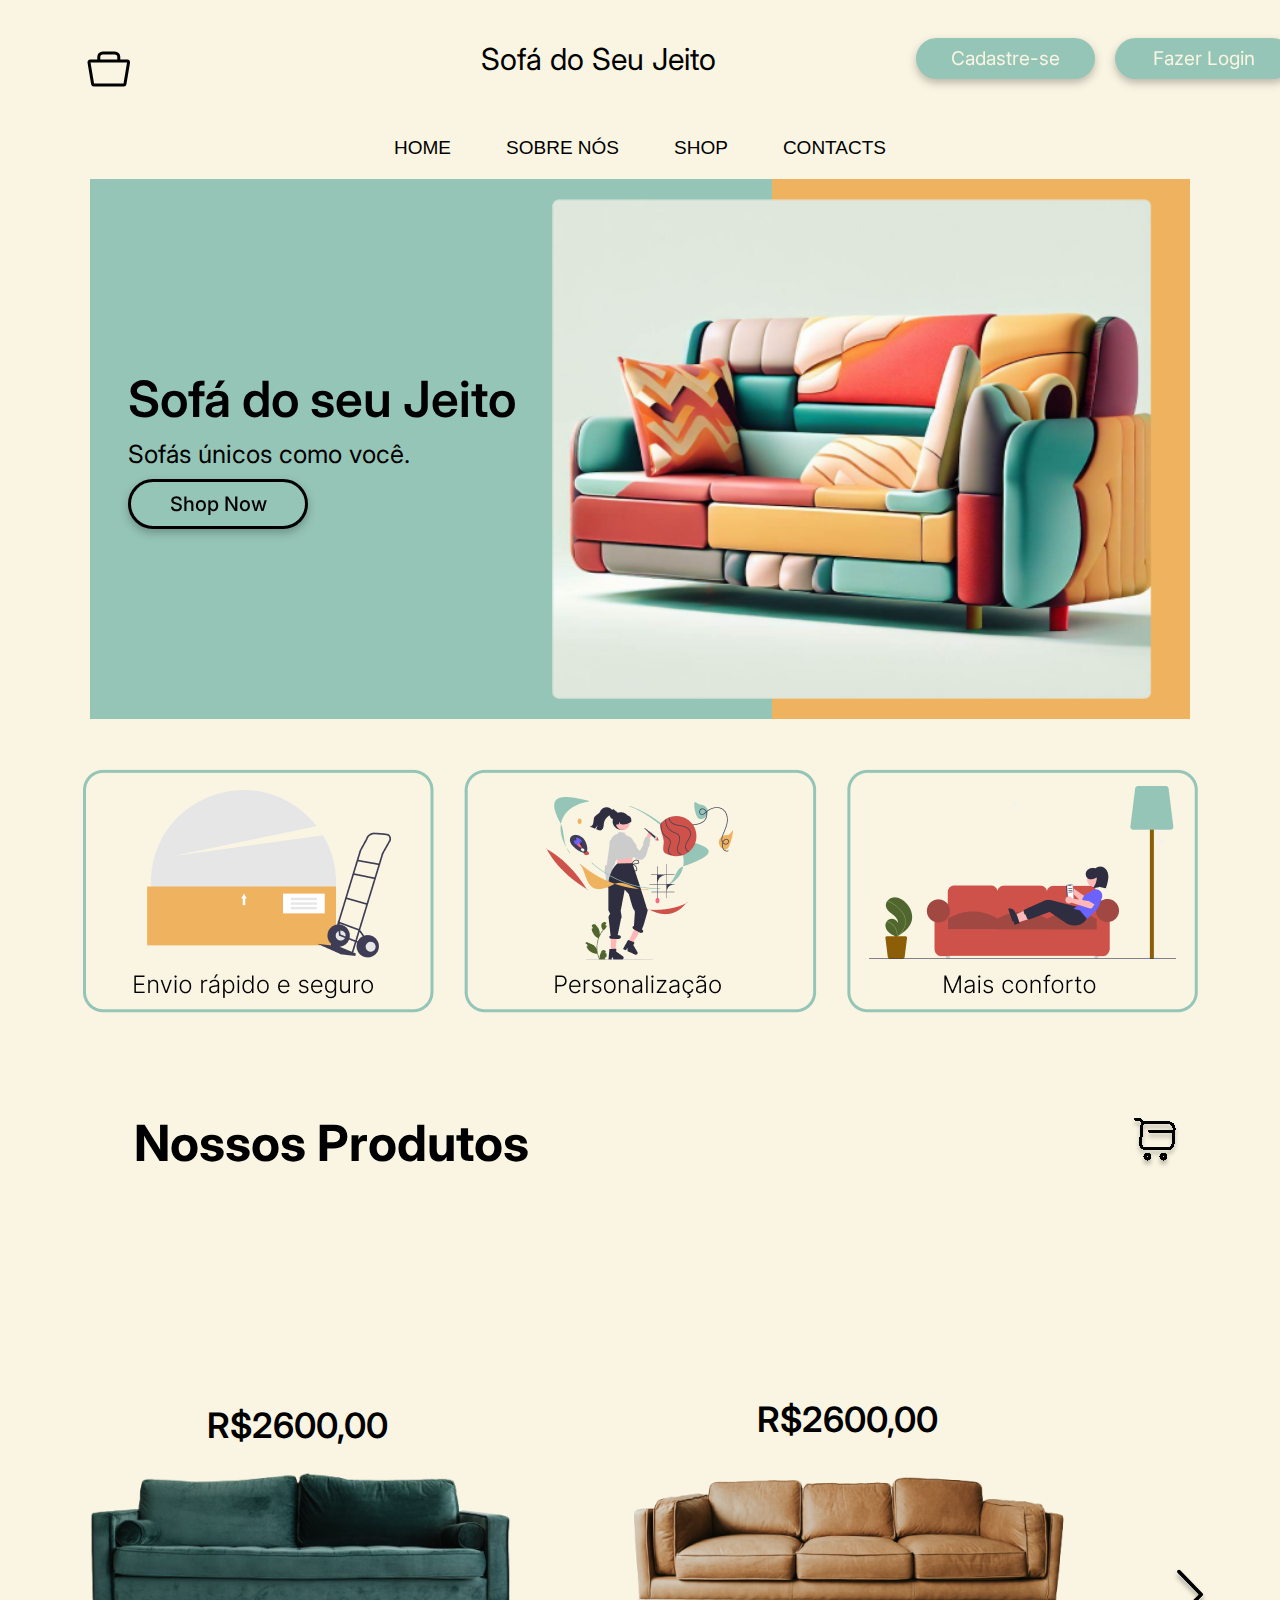
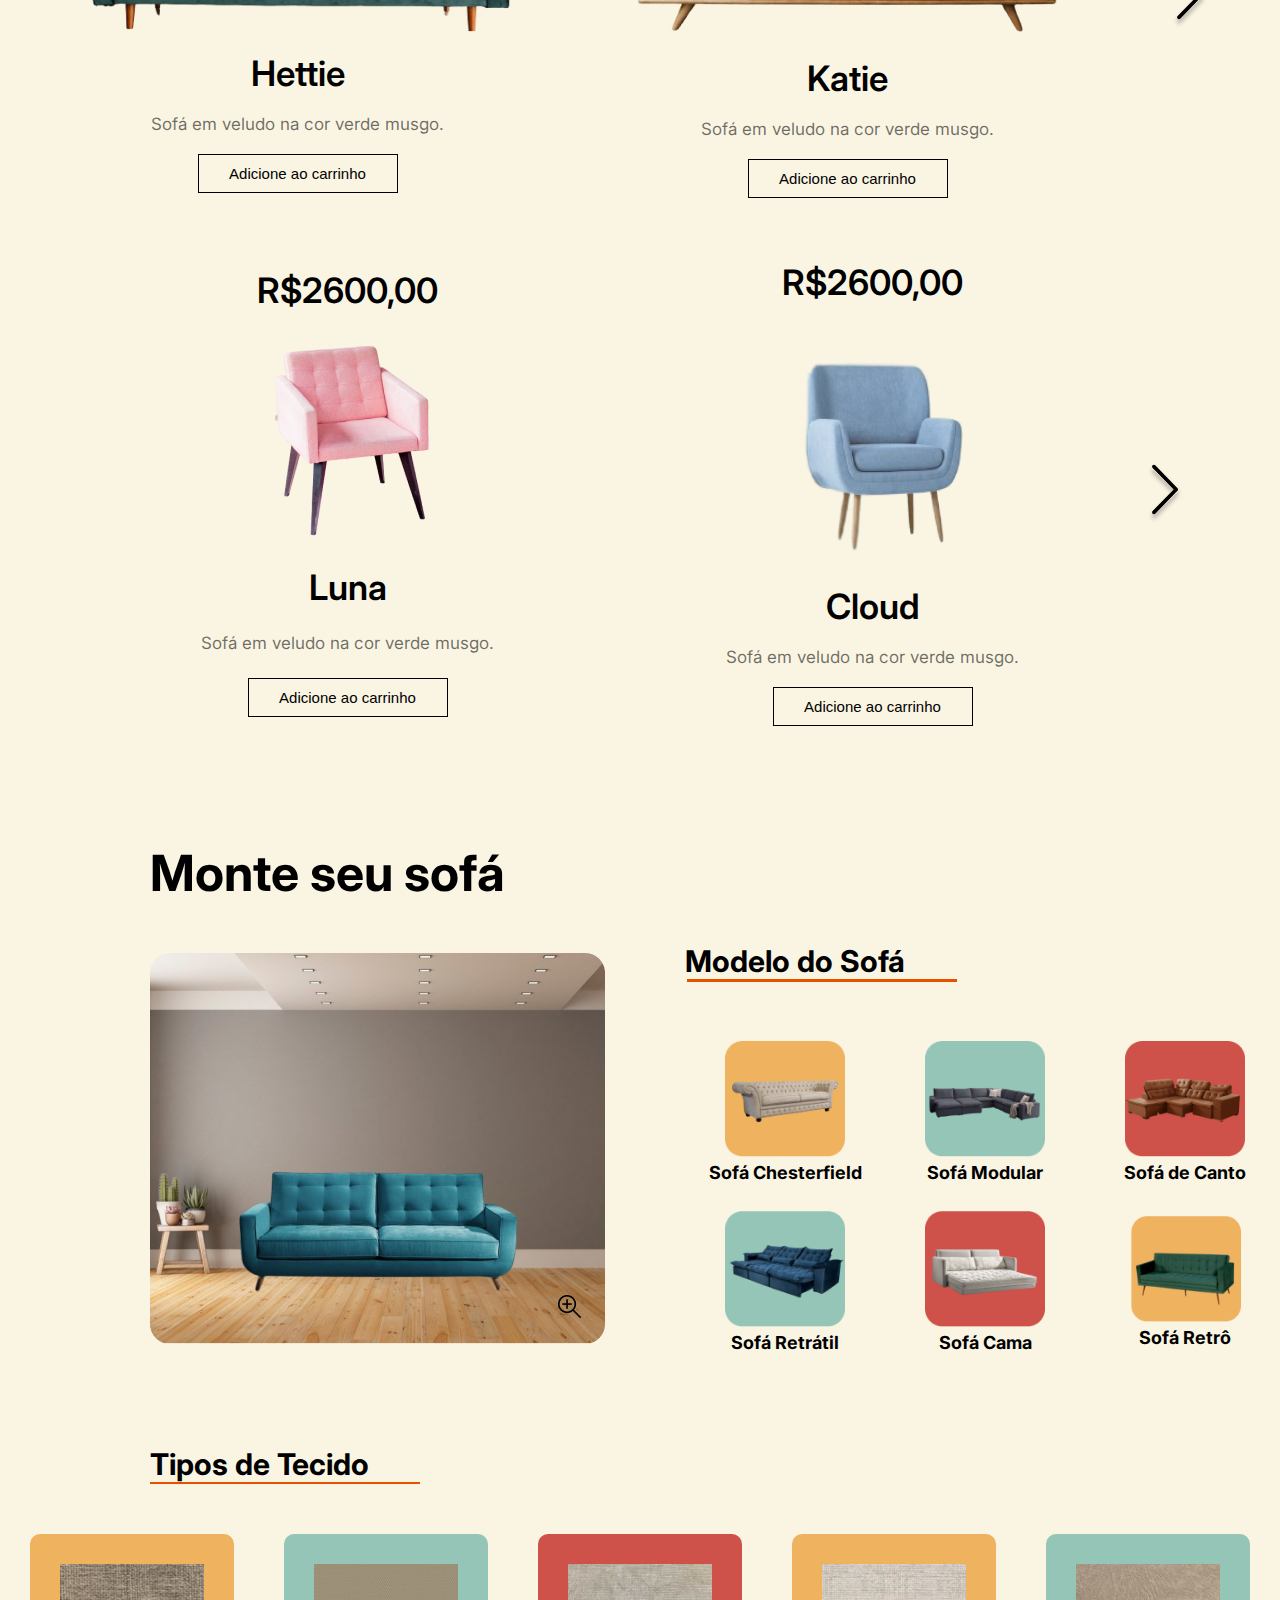
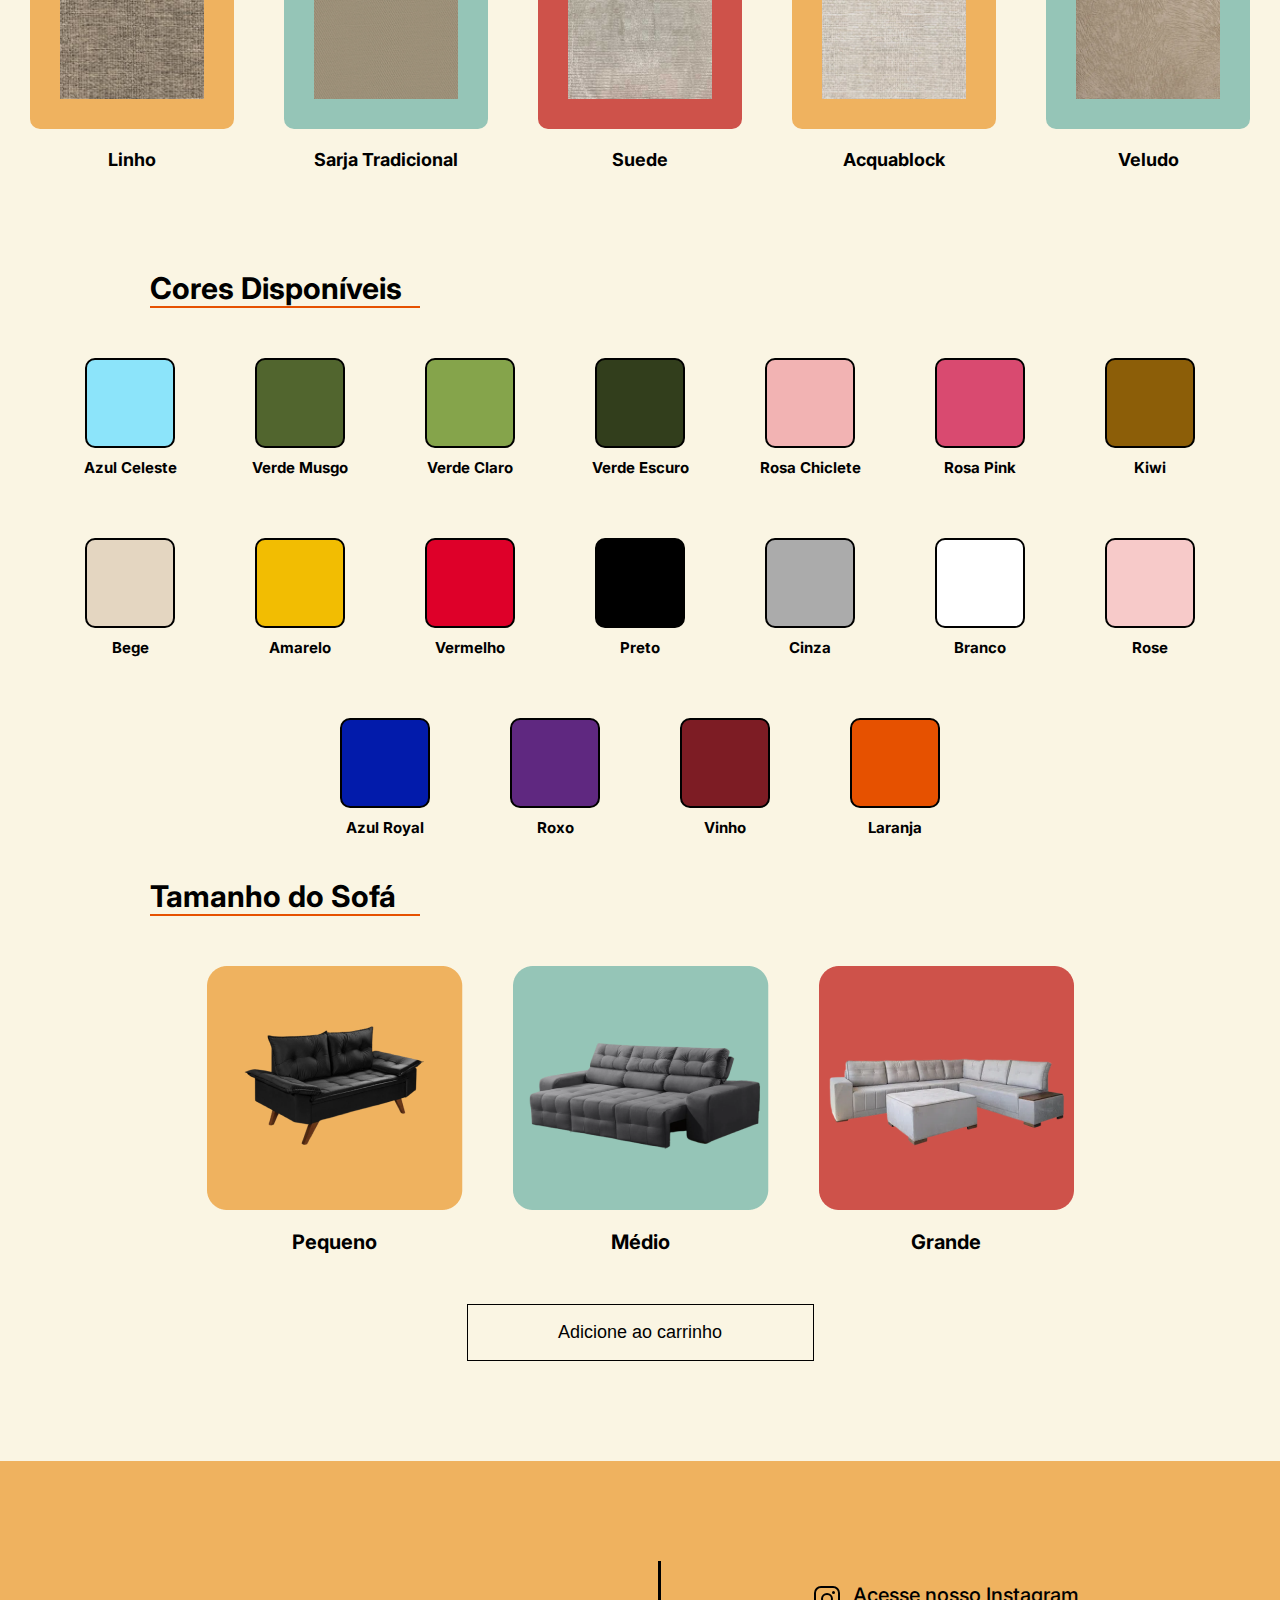
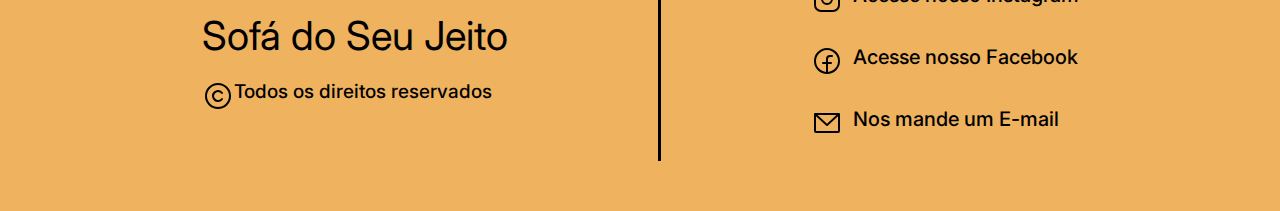
==== commit 973fd504: "Add files via upload" ====
--- a/projeto-integraodr/index.html
+++ b/projeto-integraodr/index.html
@@ -1,5 +1,5 @@
 <!DOCTYPE html>
-<html lang="en">
+<html lang="pt-br">
   <head>
     <meta charset="UTF-8" />
     <meta http-equiv="X-UA-Compatible" content="IE=edge" />
@@ -23,13 +23,13 @@
       </div>
 
       <div class="navbar">
-        <button id="nav-item">HOME</button>
-
-        <button id="nav-item">SOBRE NÓS</button>
-
-        <button id="nav-item">SHOP</button>
-
-        <button id="nav-item">CONTACTS</button>
+        <button id="nav-item" class="home">HOME</button>
+
+        <button id="nav-item" class="sobreNos">SOBRE NÓS</button>
+
+        <button id="nav-item" class="shop">SHOP</button>
+
+        <button id="nav-item" class="contacts">CONTACTS</button>
       </div>
       <section class="jeito">
         <div class="logo">
@@ -114,29 +114,29 @@
           <div class="modelos1">
 
             <div class="modelo" id="chesterfield">
-              <img src="./img/chesterfield.png" alt="">
+              <img class="sofa-chesterfield" src="./img/chesterfield.png" alt="">
               <p class="name-modelo">Sofá Chesterfield</p>
             </div>
             <div class="modelo" id="modular">
-              <img src="./img/modular.png" alt="">
+              <img class="sofa-modular" src="./img/modular.png" alt="">
               <p class="name-modelo">Sofá Modular</p>
             </div>
             <div class="modelo" id="decanto">
-              <img src="./img/decanto.png" alt="">
+              <img class="sofa-canto" src="./img/decanto.png" alt="">
               <p class="name-modelo">Sofá de Canto</p>
             </div>
           </div>
           <div class="modelos2">
             <div class="modelo" id="retratil">
-              <img src="./img/retratil.png" alt="">
+              <img class="sofa-retratil" src="./img/retratil.png" alt="">
               <p class="name-modelo">Sofá Retrátil</p>
             </div>
             <div class="modelo" id="sofacama">
-              <img src="./img/sofacama.png" alt="">
+              <img class="sofa-cama" src="./img/sofacama.png" alt="">
               <p class="name-modelo">Sofá Cama</p>
             </div>
             <div class="modelo" id="retro">
-              <img src="./img/retro.png" alt="">
+              <img class="sofa-retro" src="./img/retro.png" alt="">
               <p class="name-modelo">Sofá Retrô</p>
             </div>
           </div>
--- a/projeto-integraodr/style.css
+++ b/projeto-integraodr/style.css
@@ -22,29 +22,36 @@
   flex-direction: row;
   align-items: center;
   justify-content: center;
-  gap: 300px;
-}
+  gap: 200px;
+}
+
+.bag{
+  margin-top: 51px;
+}
+
 .title-header {
-  font-size: 50px;
+  font-size: 30.3px;
   font-weight: 400;
 
   text-align: center;
   margin-top: 30px;
+  margin-left: 150px;
 }
 .btns-header {
   display: flex;
   flex-direction: row;
   gap: 20px;
   margin-top: 30px;
+  margin-right: -100px;
 }
 .btn-header {
   background-color: #95c5b7;
   color: #faf5e3;
-  width: 180px;
-  height: 50px;
+  width: 178.77px;
+  height: 40.4px;
   font-family: "Inter", sans-serif;
   font-weight: 400;
-  font-size: 20px;
+  font-size: 19px;
   filter: drop-shadow(0px 4px 4px rgba(0, 0, 0, 0.25));
   border: none;
   border-radius: 25px;
@@ -64,7 +71,7 @@
 #nav-item {
   background-color: #faf5e3;
   border: none;
-  font-size: 25px;
+  font-size: 19px;
   font-weight: 400px;
 }
 
@@ -76,7 +83,7 @@
 }
 
 .logo {
-  width: 1400px;
+  width: 1100px;
   
   display: flex;
   align-items: center;
@@ -152,15 +159,16 @@
 }
 .produtos {
     margin-top: 170px;
+    flex-direction: row;
 }
 .produtos-header {
     display: flex;
     flex-direction: row;
-    gap: 800px;
+    gap: 600px;
 }
 .title-produtos {
     font-size: 50px;
-    margin-left: 363px;
+    margin-left: 134px;
 }
 
 .produtos {
@@ -209,6 +217,7 @@
   flex-direction: column;
   gap: 20px;
 }
+
 .sofas {
   display: flex;
   flex-direction: row;
@@ -275,22 +284,28 @@
   gap: 200px;
 }
 
+.sofa-chesterfield:hover, .sofa-modular:hover, .sofa-canto:hover, .sofa-retratil:hover, .sofa-cama:hover, .sofa-retro:hover{
+  border: 3px solid gray;
+  border-radius: 20px;
+}
+
+
 .mmontar {
   margin-top: 200px;
 }
 .monteseu img {
   margin-top: 50px;
-  margin-left: 363px;
+  margin-left: 150px;
 }
 .monteseusofa{
   font-size: 50px;
-  margin-left: 363px;
- 
+  margin-left: 150px;
 }
 .modelodosofa {
   margin-top: 10rem;
   display: flex;
   flex-direction: column;
+  margin-left: -120px;
 }
 .modelos1 {
   display: flex;
@@ -311,12 +326,12 @@
 }
 .title-tecidos {
   font-size: 30px;
-  margin-left: 363px;
+  margin-left: 150px;
 }
 .tecidos {
   display: flex;
   flex-direction: row;
-  gap: 7rem;
+  gap: 5rem;
   justify-content: center;
   align-items: center;
   margin-top: 5rem;
@@ -324,22 +339,32 @@
 .linho {
   border: 3rem solid #EFB25F;
   border-radius: 1rem;
+  width: 204px;
+  height: 195px;
 }
 .sarja {
   border: 3rem solid #95C5B7;
   border-radius: 1rem;
+  width: 204px;
+  height: 195px;
 }
 .suede {
   border: 3rem solid #CE524A;
   border-radius: 1rem;
+  width: 204px;
+  height: 195px;
 }
 .acquablock {
   border: 3rem solid #EFB25F;
   border-radius: 1rem;
+  width: 204px;
+  height: 195px;
 }
 .veludo {
   border: 3rem solid #95C5B7;
   border-radius: 1rem;
+  width: 204px;
+  height: 195px;
 }
 .tecido-linho ,.tecido-sarja ,.tecido-suede ,.tecido-acquablock , .tecido-veludo {
   display: flex;
@@ -352,12 +377,16 @@
   font-size: 18px;
   font-weight: 700;
 }
+
+.linho:hover ,.sarja:hover ,.suede:hover ,.acquablock:hover , .veludo:hover{
+  border: 3px solid gray;
+}
 .cores-sofa{
   margin-top: 10rem;
 }
 .title-cores {
   font-size: 30px;
-  margin-left: 363px;
+  margin-left: 150px;
 }
 .cor {
   width: 14rem;
@@ -461,7 +490,7 @@
 }
 .title-tamanho {
   font-size: 30px;
-  margin-left: 363px;
+  margin-left: 150px;
 }
 .sofas-tamanho {
   display: flex;
@@ -566,7 +595,7 @@
   width: 27rem;
   height: 0.2rem;
   background-color: #E65100;
-  margin-left: 366px;
+  margin-left: 150px;
 }
 .line-modelo {
   content: "";
